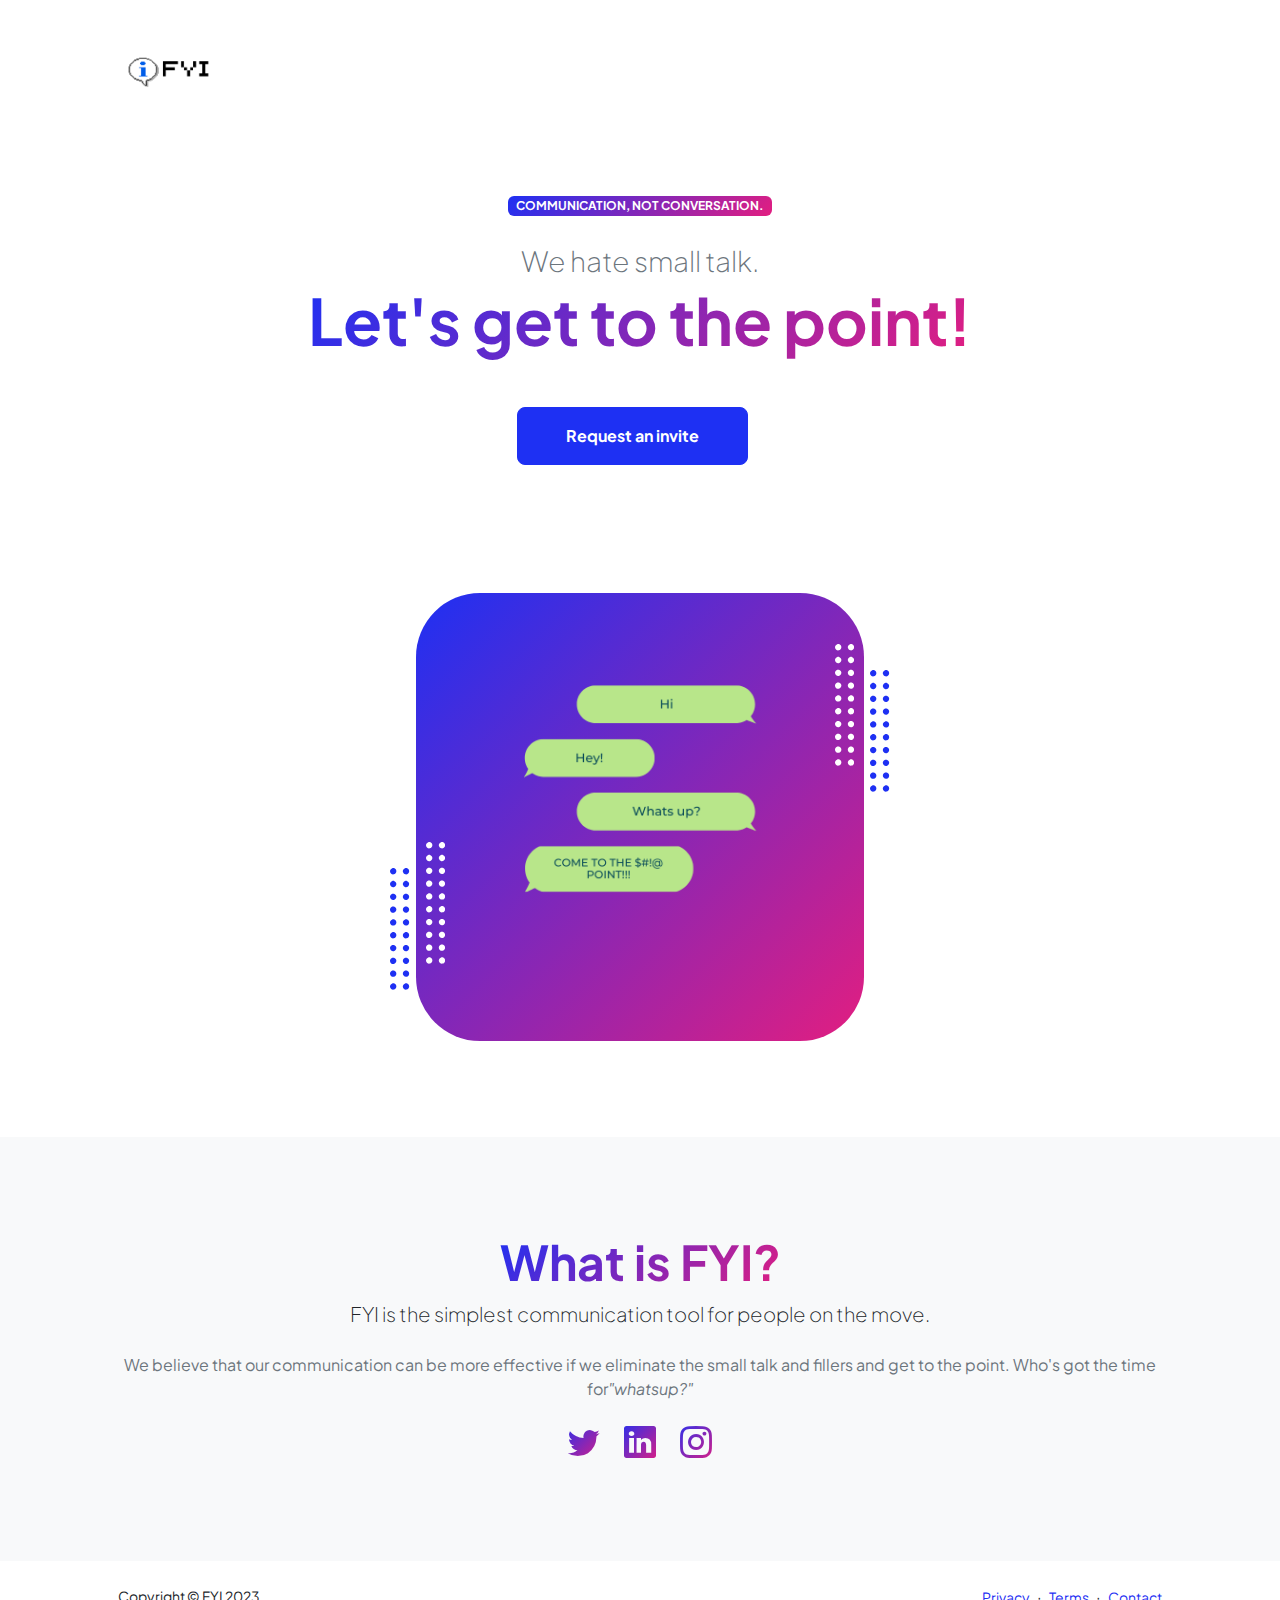
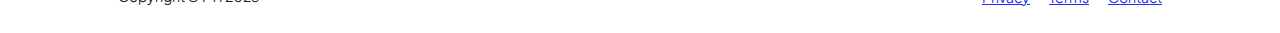
==== public/index.html @ 2304bf93 "form-fix" ====
<!DOCTYPE html>
<html lang="en">
    <head>
<!-- Google tag (gtag.js) -->
<script async="" src="https://www.googletagmanager.com/gtag/js?id=G-DGRC9NDM77"></script>
<script>
  window.dataLayer = window.dataLayer || [];
  function gtag(){dataLayer.push(arguments);}
  gtag('js', new Date());

  gtag('config', 'G-DGRC9NDM77');
</script>
        <meta charset="utf-8" />
        <meta name="viewport" content="width=device-width, initial-scale=1, shrink-to-fit=no" />
        <meta name="description" content="" />
        <meta name="author" content="" />
        <title>FYI</title>
        <!-- Favicon-->
        <link rel="icon" type="image/x-icon" href="assets/favicon - Copy.png" />
        <!-- Custom Google font-->
        <link rel="preconnect" href="https://fonts.googleapis.com" />
        <link rel="preconnect" href="https://fonts.gstatic.com" crossorigin />
        <link href="https://fonts.googleapis.com/css2?family=Plus+Jakarta+Sans:wght@100;200;300;400;500;600;700;800;900&amp;display=swap" rel="stylesheet" />
        <!-- Bootstrap icons-->
        <link href="https://cdn.jsdelivr.net/npm/bootstrap-icons@1.8.1/font/bootstrap-icons.css" rel="stylesheet" />
        <!-- Core theme CSS (includes Bootstrap)-->
        <link href="css/styles.css" rel="stylesheet" />
    </head>
    <body class="d-flex flex-column h-100">
        <main class="flex-shrink-0">
            <!-- Navigation-->
            <nav class="navbar navbar-expand-lg navbar-light bg-white py-3">
                <div class="container px-5">
                    <a class="navbar-brand" href="index.html" style="display: flex;align-items:center"><span class="fw-bolder text-primary" style="display: flex;flex-direction: column;align-items: center;justify-content: center;padding-right: 6px;"><img src="./assets/favicon.png" style="
    width: 102px;
    height: auto;
"></span>
<span class="fw-bolder text-primary" style="
    font-size: 26px;
"></span></a>
                    <button class="navbar-toggler" type="button" data-bs-toggle="collapse" data-bs-target="#navbarSupportedContent" aria-controls="navbarSupportedContent" aria-expanded="false" aria-label="Toggle navigation"><span class="navbar-toggler-icon"></span></button>
                    <div class="collapse navbar-collapse" id="navbarSupportedContent">
                        <ul class="navbar-nav ms-auto mb-2 mb-lg-0 small fw-bolder">
                            
                        </ul>
                    </div>
                </div>
            </nav>
            <!-- Header-->
            <header class="py-5">
                <div class="container px-5 pb-5">
                    <div class="row gx-5 align-items-center">
                        <div class="col-xxl-5">
                            <!-- Header text content-->
                            <div class="text-center text-xxl-start">
                                <div class="badge bg-gradient-primary-to-secondary text-white mb-4"><div class="text-uppercase"> Communication, not conversation. </div></div>
                                <div class="fs-3 fw-light text-muted">We hate small talk.</div>
                                <h1 class="display-3 fw-bolder mb-5"><span class="text-gradient d-inline">Let's get to the point!</span></h1>
                                <div class="d-grid gap-3 d-sm-flex justify-content-sm-center justify-content-xxl-start mb-3">
                                    <a class="btn btn-primary btn-lg px-5 py-3 me-sm-3 fs-6 fw-bolder" id="request">Request an invite</a>
                                    
                                </div>
                            </div>
                        </div>
                        <div class="col-xxl-7">
                            <!-- Header profile picture-->
                            <div class="d-flex justify-content-center mt-5 mt-xxl-0">
                                <div class="profile bg-gradient-primary-to-secondary">
                                    <!-- TIP: For best results, use a photo with a transparent background like the demo example below-->
                                    <!-- Watch a tutorial on how to do this on YouTube (link)-->
                                    <img class="profile-img" src="assets/profile.png" alt="..." />
                                    <div class="dots-1">
                                        <!-- SVG Dots-->
                                        <svg version="1.1" xmlns="http://www.w3.org/2000/svg" xmlns:xlink="http://www.w3.org/1999/xlink" x="0px" y="0px" viewBox="0 0 191.6 1215.4" style="enable-background: new 0 0 191.6 1215.4" xml:space="preserve">
                                            <g transform="translate(0.000000,1280.000000) scale(0.100000,-0.100000)">
                                                <path d="M227.7,12788.6c-105-35-200-141-222-248c-43-206,163-412,369-369c155,32,275,190,260,339c-11,105-90,213-190,262        C383.7,12801.6,289.7,12808.6,227.7,12788.6z"></path>
                                                <path d="M1507.7,12788.6c-151-50-253-216-222-362c25-119,136-230,254-255c194-41,395,142,375,339c-11,105-90,213-190,262        C1663.7,12801.6,1569.7,12808.6,1507.7,12788.6z"></path>
                                                <path d="M227.7,11508.6c-105-35-200-141-222-248c-43-206,163-412,369-369c155,32,275,190,260,339c-11,105-90,213-190,262        C383.7,11521.6,289.7,11528.6,227.7,11508.6z"></path>
                                                <path d="M1507.7,11508.6c-151-50-253-216-222-362c25-119,136-230,254-255c194-41,395,142,375,339c-11,105-90,213-190,262        C1663.7,11521.6,1569.7,11528.6,1507.7,11508.6z"></path>
                                                <path d="M227.7,10228.6c-105-35-200-141-222-248c-43-206,163-412,369-369c155,32,275,190,260,339c-11,105-90,213-190,262        C383.7,10241.6,289.7,10248.6,227.7,10228.6z"></path>
                                                <path d="M1507.7,10228.6c-105-35-200-141-222-248c-43-206,163-412,369-369c155,32,275,190,260,339c-11,105-90,213-190,262        C1663.7,10241.6,1569.7,10248.6,1507.7,10228.6z"></path>
                                                <path d="M227.7,8948.6c-105-35-200-141-222-248c-43-206,163-412,369-369c155,32,275,190,260,339c-11,105-90,213-190,262        C383.7,8961.6,289.7,8968.6,227.7,8948.6z"></path>
                                                <path d="M1507.7,8948.6c-105-35-200-141-222-248c-43-206,163-412,369-369c155,32,275,190,260,339c-11,105-90,213-190,262        C1663.7,8961.6,1569.7,8968.6,1507.7,8948.6z"></path>
                                                <path d="M227.7,7668.6c-105-35-200-141-222-248c-43-206,163-412,369-369c155,32,275,190,260,339c-11,105-90,213-190,262        C383.7,7681.6,289.7,7688.6,227.7,7668.6z"></path>
                                                <path d="M1507.7,7668.6c-105-35-200-141-222-248c-43-206,163-412,369-369c155,32,275,190,260,339c-11,105-90,213-190,262        C1663.7,7681.6,1569.7,7688.6,1507.7,7668.6z"></path>
                                                <path d="M227.7,6388.6c-105-35-200-141-222-248c-43-206,163-412,369-369c155,32,275,190,260,339c-11,105-90,213-190,262        C383.7,6401.6,289.7,6408.6,227.7,6388.6z"></path>
                                                <path d="M1507.7,6388.6c-105-35-200-141-222-248c-43-206,163-412,369-369c155,32,275,190,260,339c-11,105-90,213-190,262        C1663.7,6401.6,1569.7,6408.6,1507.7,6388.6z"></path>
                                                <path d="M227.7,5108.6c-105-35-200-141-222-248c-43-206,163-412,369-369c155,32,275,190,260,339c-11,105-90,213-190,262        C383.7,5121.6,289.7,5128.6,227.7,5108.6z"></path>
                                                <path d="M1507.7,5108.6c-105-35-200-141-222-248c-43-206,163-412,369-369c155,32,275,190,260,339c-11,105-90,213-190,262        C1663.7,5121.6,1569.7,5128.6,1507.7,5108.6z"></path>
                                                <path d="M227.7,3828.6c-105-35-200-141-222-248c-43-206,163-412,369-369c155,32,275,190,260,339c-11,105-90,213-190,262        C383.7,3841.6,289.7,3848.6,227.7,3828.6z"></path>
                                                <path d="M1507.7,3828.6c-105-35-200-141-222-248c-43-206,163-412,369-369c155,32,275,190,260,339c-11,105-90,213-190,262        C1663.7,3841.6,1569.7,3848.6,1507.7,3828.6z"></path>
                                                <path d="M227.7,2548.6c-105-35-200-141-222-248c-43-206,163-412,369-369c155,32,275,190,260,339c-11,105-90,213-190,262        C383.7,2561.6,289.7,2568.6,227.7,2548.6z"></path>
                                                <path d="M1507.7,2548.6c-105-35-200-141-222-248c-43-206,163-412,369-369c155,32,275,190,260,339c-11,105-90,213-190,262        C1663.7,2561.6,1569.7,2568.6,1507.7,2548.6z"></path>
                                                <path d="M227.7,1268.6c-105-35-200-141-222-248c-43-206,163-412,369-369c155,32,275,190,260,339c-11,105-90,213-190,262        C383.7,1281.6,289.7,1288.6,227.7,1268.6z"></path>
                                                <path d="M1507.7,1268.6c-105-35-200-141-222-248c-43-206,163-412,369-369c155,32,275,190,260,339c-11,105-90,213-190,262        C1663.7,1281.6,1569.7,1288.6,1507.7,1268.6z"></path>
                                            </g>
                                        </svg>
                                        <!-- END of SVG dots-->
                                    </div>
                                    <div class="dots-2">
                                        <!-- SVG Dots-->
                                        <svg version="1.1" xmlns="http://www.w3.org/2000/svg" xmlns:xlink="http://www.w3.org/1999/xlink" x="0px" y="0px" viewBox="0 0 191.6 1215.4" style="enable-background: new 0 0 191.6 1215.4" xml:space="preserve">
                                            <g transform="translate(0.000000,1280.000000) scale(0.100000,-0.100000)">
                                                <path d="M227.7,12788.6c-105-35-200-141-222-248c-43-206,163-412,369-369c155,32,275,190,260,339c-11,105-90,213-190,262        C383.7,12801.6,289.7,12808.6,227.7,12788.6z"></path>
                                                <path d="M1507.7,12788.6c-151-50-253-216-222-362c25-119,136-230,254-255c194-41,395,142,375,339c-11,105-90,213-190,262        C1663.7,12801.6,1569.7,12808.6,1507.7,12788.6z"></path>
                                                <path d="M227.7,11508.6c-105-35-200-141-222-248c-43-206,163-412,369-369c155,32,275,190,260,339c-11,105-90,213-190,262        C383.7,11521.6,289.7,11528.6,227.7,11508.6z"></path>
                                                <path d="M1507.7,11508.6c-151-50-253-216-222-362c25-119,136-230,254-255c194-41,395,142,375,339c-11,105-90,213-190,262        C1663.7,11521.6,1569.7,11528.6,1507.7,11508.6z"></path>
                                                <path d="M227.7,10228.6c-105-35-200-141-222-248c-43-206,163-412,369-369c155,32,275,190,260,339c-11,105-90,213-190,262        C383.7,10241.6,289.7,10248.6,227.7,10228.6z"></path>
                                                <path d="M1507.7,10228.6c-105-35-200-141-222-248c-43-206,163-412,369-369c155,32,275,190,260,339c-11,105-90,213-190,262        C1663.7,10241.6,1569.7,10248.6,1507.7,10228.6z"></path>
                                                <path d="M227.7,8948.6c-105-35-200-141-222-248c-43-206,163-412,369-369c155,32,275,190,260,339c-11,105-90,213-190,262        C383.7,8961.6,289.7,8968.6,227.7,8948.6z"></path>
                                                <path d="M1507.7,8948.6c-105-35-200-141-222-248c-43-206,163-412,369-369c155,32,275,190,260,339c-11,105-90,213-190,262        C1663.7,8961.6,1569.7,8968.6,1507.7,8948.6z"></path>
                                                <path d="M227.7,7668.6c-105-35-200-141-222-248c-43-206,163-412,369-369c155,32,275,190,260,339c-11,105-90,213-190,262        C383.7,7681.6,289.7,7688.6,227.7,7668.6z"></path>
                                                <path d="M1507.7,7668.6c-105-35-200-141-222-248c-43-206,163-412,369-369c155,32,275,190,260,339c-11,105-90,213-190,262        C1663.7,7681.6,1569.7,7688.6,1507.7,7668.6z"></path>
                                                <path d="M227.7,6388.6c-105-35-200-141-222-248c-43-206,163-412,369-369c155,32,275,190,260,339c-11,105-90,213-190,262        C383.7,6401.6,289.7,6408.6,227.7,6388.6z"></path>
                                                <path d="M1507.7,6388.6c-105-35-200-141-222-248c-43-206,163-412,369-369c155,32,275,190,260,339c-11,105-90,213-190,262        C1663.7,6401.6,1569.7,6408.6,1507.7,6388.6z"></path>
                                                <path d="M227.7,5108.6c-105-35-200-141-222-248c-43-206,163-412,369-369c155,32,275,190,260,339c-11,105-90,213-190,262        C383.7,5121.6,289.7,5128.6,227.7,5108.6z"></path>
                                                <path d="M1507.7,5108.6c-105-35-200-141-222-248c-43-206,163-412,369-369c155,32,275,190,260,339c-11,105-90,213-190,262        C1663.7,5121.6,1569.7,5128.6,1507.7,5108.6z"></path>
                                                <path d="M227.7,3828.6c-105-35-200-141-222-248c-43-206,163-412,369-369c155,32,275,190,260,339c-11,105-90,213-190,262        C383.7,3841.6,289.7,3848.6,227.7,3828.6z"></path>
                                                <path d="M1507.7,3828.6c-105-35-200-141-222-248c-43-206,163-412,369-369c155,32,275,190,260,339c-11,105-90,213-190,262        C1663.7,3841.6,1569.7,3848.6,1507.7,3828.6z"></path>
                                                <path d="M227.7,2548.6c-105-35-200-141-222-248c-43-206,163-412,369-369c155,32,275,190,260,339c-11,105-90,213-190,262        C383.7,2561.6,289.7,2568.6,227.7,2548.6z"></path>
                                                <path d="M1507.7,2548.6c-105-35-200-141-222-248c-43-206,163-412,369-369c155,32,275,190,260,339c-11,105-90,213-190,262        C1663.7,2561.6,1569.7,2568.6,1507.7,2548.6z"></path>
                                                <path d="M227.7,1268.6c-105-35-200-141-222-248c-43-206,163-412,369-369c155,32,275,190,260,339c-11,105-90,213-190,262        C383.7,1281.6,289.7,1288.6,227.7,1268.6z"></path>
                                                <path d="M1507.7,1268.6c-105-35-200-141-222-248c-43-206,163-412,369-369c155,32,275,190,260,339c-11,105-90,213-190,262        C1663.7,1281.6,1569.7,1288.6,1507.7,1268.6z"></path>
                                            </g>
                                        </svg>
                                        <!-- END of SVG dots-->
                                    </div>
                                    <div class="dots-3">
                                        <!-- SVG Dots-->
                                        <svg version="1.1" xmlns="http://www.w3.org/2000/svg" xmlns:xlink="http://www.w3.org/1999/xlink" x="0px" y="0px" viewBox="0 0 191.6 1215.4" style="enable-background: new 0 0 191.6 1215.4" xml:space="preserve">
                                            <g transform="translate(0.000000,1280.000000) scale(0.100000,-0.100000)">
                                                <path d="M227.7,12788.6c-105-35-200-141-222-248c-43-206,163-412,369-369c155,32,275,190,260,339c-11,105-90,213-190,262        C383.7,12801.6,289.7,12808.6,227.7,12788.6z"></path>
                                                <path d="M1507.7,12788.6c-151-50-253-216-222-362c25-119,136-230,254-255c194-41,395,142,375,339c-11,105-90,213-190,262        C1663.7,12801.6,1569.7,12808.6,1507.7,12788.6z"></path>
                                                <path d="M227.7,11508.6c-105-35-200-141-222-248c-43-206,163-412,369-369c155,32,275,190,260,339c-11,105-90,213-190,262        C383.7,11521.6,289.7,11528.6,227.7,11508.6z"></path>
                                                <path d="M1507.7,11508.6c-151-50-253-216-222-362c25-119,136-230,254-255c194-41,395,142,375,339c-11,105-90,213-190,262        C1663.7,11521.6,1569.7,11528.6,1507.7,11508.6z"></path>
                                                <path d="M227.7,10228.6c-105-35-200-141-222-248c-43-206,163-412,369-369c155,32,275,190,260,339c-11,105-90,213-190,262        C383.7,10241.6,289.7,10248.6,227.7,10228.6z"></path>
                                                <path d="M1507.7,10228.6c-105-35-200-141-222-248c-43-206,163-412,369-369c155,32,275,190,260,339c-11,105-90,213-190,262        C1663.7,10241.6,1569.7,10248.6,1507.7,10228.6z"></path>
                                                <path d="M227.7,8948.6c-105-35-200-141-222-248c-43-206,163-412,369-369c155,32,275,190,260,339c-11,105-90,213-190,262        C383.7,8961.6,289.7,8968.6,227.7,8948.6z"></path>
                                                <path d="M1507.7,8948.6c-105-35-200-141-222-248c-43-206,163-412,369-369c155,32,275,190,260,339c-11,105-90,213-190,262        C1663.7,8961.6,1569.7,8968.6,1507.7,8948.6z"></path>
                                                <path d="M227.7,7668.6c-105-35-200-141-222-248c-43-206,163-412,369-369c155,32,275,190,260,339c-11,105-90,213-190,262        C383.7,7681.6,289.7,7688.6,227.7,7668.6z"></path>
                                                <path d="M1507.7,7668.6c-105-35-200-141-222-248c-43-206,163-412,369-369c155,32,275,190,260,339c-11,105-90,213-190,262        C1663.7,7681.6,1569.7,7688.6,1507.7,7668.6z"></path>
                                                <path d="M227.7,6388.6c-105-35-200-141-222-248c-43-206,163-412,369-369c155,32,275,190,260,339c-11,105-90,213-190,262        C383.7,6401.6,289.7,6408.6,227.7,6388.6z"></path>
                                                <path d="M1507.7,6388.6c-105-35-200-141-222-248c-43-206,163-412,369-369c155,32,275,190,260,339c-11,105-90,213-190,262        C1663.7,6401.6,1569.7,6408.6,1507.7,6388.6z"></path>
                                                <path d="M227.7,5108.6c-105-35-200-141-222-248c-43-206,163-412,369-369c155,32,275,190,260,339c-11,105-90,213-190,262        C383.7,5121.6,289.7,5128.6,227.7,5108.6z"></path>
                                                <path d="M1507.7,5108.6c-105-35-200-141-222-248c-43-206,163-412,369-369c155,32,275,190,260,339c-11,105-90,213-190,262        C1663.7,5121.6,1569.7,5128.6,1507.7,5108.6z"></path>
                                                <path d="M227.7,3828.6c-105-35-200-141-222-248c-43-206,163-412,369-369c155,32,275,190,260,339c-11,105-90,213-190,262        C383.7,3841.6,289.7,3848.6,227.7,3828.6z"></path>
                                                <path d="M1507.7,3828.6c-105-35-200-141-222-248c-43-206,163-412,369-369c155,32,275,190,260,339c-11,105-90,213-190,262        C1663.7,3841.6,1569.7,3848.6,1507.7,3828.6z"></path>
                                                <path d="M227.7,2548.6c-105-35-200-141-222-248c-43-206,163-412,369-369c155,32,275,190,260,339c-11,105-90,213-190,262        C383.7,2561.6,289.7,2568.6,227.7,2548.6z"></path>
                                                <path d="M1507.7,2548.6c-105-35-200-141-222-248c-43-206,163-412,369-369c155,32,275,190,260,339c-11,105-90,213-190,262        C1663.7,2561.6,1569.7,2568.6,1507.7,2548.6z"></path>
                                                <path d="M227.7,1268.6c-105-35-200-141-222-248c-43-206,163-412,369-369c155,32,275,190,260,339c-11,105-90,213-190,262        C383.7,1281.6,289.7,1288.6,227.7,1268.6z"></path>
                                                <path d="M1507.7,1268.6c-105-35-200-141-222-248c-43-206,163-412,369-369c155,32,275,190,260,339c-11,105-90,213-190,262        C1663.7,1281.6,1569.7,1288.6,1507.7,1268.6z"></path>
                                            </g>
                                        </svg>
                                        <!-- END of SVG dots-->
                                    </div>
                                    <div class="dots-4">
                                        <!-- SVG Dots-->
                                        <svg version="1.1" xmlns="http://www.w3.org/2000/svg" xmlns:xlink="http://www.w3.org/1999/xlink" x="0px" y="0px" viewBox="0 0 191.6 1215.4" style="enable-background: new 0 0 191.6 1215.4" xml:space="preserve">
                                            <g transform="translate(0.000000,1280.000000) scale(0.100000,-0.100000)">
                                                <path d="M227.7,12788.6c-105-35-200-141-222-248c-43-206,163-412,369-369c155,32,275,190,260,339c-11,105-90,213-190,262        C383.7,12801.6,289.7,12808.6,227.7,12788.6z"></path>
                                                <path d="M1507.7,12788.6c-151-50-253-216-222-362c25-119,136-230,254-255c194-41,395,142,375,339c-11,105-90,213-190,262        C1663.7,12801.6,1569.7,12808.6,1507.7,12788.6z"></path>
                                                <path d="M227.7,11508.6c-105-35-200-141-222-248c-43-206,163-412,369-369c155,32,275,190,260,339c-11,105-90,213-190,262        C383.7,11521.6,289.7,11528.6,227.7,11508.6z"></path>
                                                <path d="M1507.7,11508.6c-151-50-253-216-222-362c25-119,136-230,254-255c194-41,395,142,375,339c-11,105-90,213-190,262        C1663.7,11521.6,1569.7,11528.6,1507.7,11508.6z"></path>
                                                <path d="M227.7,10228.6c-105-35-200-141-222-248c-43-206,163-412,369-369c155,32,275,190,260,339c-11,105-90,213-190,262        C383.7,10241.6,289.7,10248.6,227.7,10228.6z"></path>
                                                <path d="M1507.7,10228.6c-105-35-200-141-222-248c-43-206,163-412,369-369c155,32,275,190,260,339c-11,105-90,213-190,262        C1663.7,10241.6,1569.7,10248.6,1507.7,10228.6z"></path>
                                                <path d="M227.7,8948.6c-105-35-200-141-222-248c-43-206,163-412,369-369c155,32,275,190,260,339c-11,105-90,213-190,262        C383.7,8961.6,289.7,8968.6,227.7,8948.6z"></path>
                                                <path d="M1507.7,8948.6c-105-35-200-141-222-248c-43-206,163-412,369-369c155,32,275,190,260,339c-11,105-90,213-190,262        C1663.7,8961.6,1569.7,8968.6,1507.7,8948.6z"></path>
                                                <path d="M227.7,7668.6c-105-35-200-141-222-248c-43-206,163-412,369-369c155,32,275,190,260,339c-11,105-90,213-190,262        C383.7,7681.6,289.7,7688.6,227.7,7668.6z"></path>
                                                <path d="M1507.7,7668.6c-105-35-200-141-222-248c-43-206,163-412,369-369c155,32,275,190,260,339c-11,105-90,213-190,262        C1663.7,7681.6,1569.7,7688.6,1507.7,7668.6z"></path>
                                                <path d="M227.7,6388.6c-105-35-200-141-222-248c-43-206,163-412,369-369c155,32,275,190,260,339c-11,105-90,213-190,262        C383.7,6401.6,289.7,6408.6,227.7,6388.6z"></path>
                                                <path d="M1507.7,6388.6c-105-35-200-141-222-248c-43-206,163-412,369-369c155,32,275,190,260,339c-11,105-90,213-190,262        C1663.7,6401.6,1569.7,6408.6,1507.7,6388.6z"></path>
                                                <path d="M227.7,5108.6c-105-35-200-141-222-248c-43-206,163-412,369-369c155,32,275,190,260,339c-11,105-90,213-190,262        C383.7,5121.6,289.7,5128.6,227.7,5108.6z"></path>
                                                <path d="M1507.7,5108.6c-105-35-200-141-222-248c-43-206,163-412,369-369c155,32,275,190,260,339c-11,105-90,213-190,262        C1663.7,5121.6,1569.7,5128.6,1507.7,5108.6z"></path>
                                                <path d="M227.7,3828.6c-105-35-200-141-222-248c-43-206,163-412,369-369c155,32,275,190,260,339c-11,105-90,213-190,262        C383.7,3841.6,289.7,3848.6,227.7,3828.6z"></path>
                                                <path d="M1507.7,3828.6c-105-35-200-141-222-248c-43-206,163-412,369-369c155,32,275,190,260,339c-11,105-90,213-190,262        C1663.7,3841.6,1569.7,3848.6,1507.7,3828.6z"></path>
                                                <path d="M227.7,2548.6c-105-35-200-141-222-248c-43-206,163-412,369-369c155,32,275,190,260,339c-11,105-90,213-190,262        C383.7,2561.6,289.7,2568.6,227.7,2548.6z"></path>
                                                <path d="M1507.7,2548.6c-105-35-200-141-222-248c-43-206,163-412,369-369c155,32,275,190,260,339c-11,105-90,213-190,262        C1663.7,2561.6,1569.7,2568.6,1507.7,2548.6z"></path>
                                                <path d="M227.7,1268.6c-105-35-200-141-222-248c-43-206,163-412,369-369c155,32,275,190,260,339c-11,105-90,213-190,262        C383.7,1281.6,289.7,1288.6,227.7,1268.6z"></path>
                                                <path d="M1507.7,1268.6c-105-35-200-141-222-248c-43-206,163-412,369-369c155,32,275,190,260,339c-11,105-90,213-190,262        C1663.7,1281.6,1569.7,1288.6,1507.7,1268.6z"></path>
                                            </g>
                                        </svg>
                                        <!-- END of SVG dots-->
                                    </div>
                                </div>
                            </div>
                        </div>
                    </div>
                </div>
            </header>
            <!-- About Section-->
            <section class="bg-light py-5">
                <div class="container px-5">
                    <div class="row gx-5 justify-content-center">
                        <div class="col-xxl-8">
                            <div class="text-center my-5">
                                <h2 class="display-5 fw-bolder"><span class="text-gradient d-inline">What is FYI?</span></h2>
                                <p class="lead fw-light mb-4">FYI is the simplest communication tool for people on the move.</p>
                                <p class="text-muted">We believe that our communication can be more effective if we eliminate the small talk and fillers and get to the point. Who's got the time for<i>"whatsup?"</i></p>
                                <div class="d-flex justify-content-center fs-2 gap-4">
                                    <a class="text-gradient" href="https://twitter.com/getfyiapp"><i class="bi bi-twitter"></i></a>
                                    <a class="text-gradient" href="https://linkedin.com/company/getfyiapp"><i class="bi bi-linkedin"></i></a>
                                    <a class="text-gradient" href="https://instagram.com/getfyi.app"><i class="bi bi-instagram"></i></a>
                                </div>
                            </div>
                        </div>
                    </div>
                </div>
            </section>
        </main>






<section class="py-5" style="position:fixed;width:100vw;height:100vh;background:rgba(0,0,0,0.5);display:none;" id="pop-up">
                <div class="container px-5">
                    <!-- Contact form-->
                    <div class="bg-light rounded-4 py-5 px-4 px-md-5">
                        <div class="text-center mb-5">
                            <div class="feature bg-primary bg-gradient-primary-to-secondary text-white rounded-3 mb-3"><i class="bi bi-envelope"></i></div>
                            <h1 class="fw-bolder">Get in touch</h1>
                            <p class="lead fw-normal text-muted mb-0">Let's work together!</p>
                        </div>
                        <div class="row gx-5 justify-content-center">
                            <div class="col-lg-8 col-xl-6">
                                <!-- * * * * * * * * * * * * * * *-->
                                <!-- * * SB Forms Contact Form * *-->
                                <!-- * * * * * * * * * * * * * * *-->
                                <!-- This form is pre-integrated with SB Forms.-->
                                <!-- To make this form functional, sign up at-->
                                <!-- https://startbootstrap.com/solution/contact-forms-->
                                <!-- to get an API token!-->
<div id="mc_embed_signup">
<form action="https://gmail.us9.list-manage.com/subscribe/post?u=79c1ef35784f2b6dbffccf79a&amp;id=4f3ae9a49a&amp;f_id=002c15e1f0" method="post" id="mc-embedded-subscribe-form" name="mc-embedded-subscribe-form" class="validate" target="_blank" novalidate="">
				<div id="mc_embed_signup_scroll">
                                    <!-- Name input-->
                                    <div class="form-floating mb-3"> 
                                        <input name="FNAME" class="form-control" id="mce-FNAME" type="text" placeholder="Enter your name..." data-sb-validations="required" />
                                        <label for="name">Full name</label>
                                        <div class="invalid-feedback" data-sb-feedback="name:required">A name is required.</div>
                                    </div>
                                    <!-- Email address input-->
                                    <div class="form-floating mb-3">     
                                        <input class="form-control" name="EMAIL" id="mce-EMAIL" type="email" placeholder="name@example.com" data-sb-validations="required,email" />
                                        <label for="email">Email address</label>
                                        <div class="invalid-feedback" data-sb-feedback="email:required">An email is required.</div>
                                        <div class="invalid-feedback" data-sb-feedback="email:email">Email is not valid.</div>
                                    </div>
                                    <!-- Phone number input-->
                                    <div class="form-floating mb-3">    
                                        <input name="PHONE" class="form-control" id="mce-PHONE" type="tel" placeholder="(123) 456-7890" data-sb-validations="required" />
                                        <label for="phone">Phone number</label>
                                        <div class="invalid-feedback" data-sb-feedback="phone:required">A phone number is required.</div>
                                    </div>
                                    <!-- Message input-->

                                    <!-- Submit success message-->
                                    <!---->
                                    <!-- This is what your users will see when the form-->
                                    <!-- has successfully submitted-->
                                    <div class="d-none" id="submitSuccessMessage">
                                        <div class="text-center mb-3">
                                            <div class="fw-bolder">Form submission successful!</div>
                                            To activate this form, sign up at
                                            <br />
                                            <a href="https://startbootstrap.com/solution/contact-forms">https://startbootstrap.com/solution/contact-forms</a>
                                        </div>
                                    </div>
                                    <!-- Submit error message-->
                                    <!---->
                                    <!-- This is what your users will see when there is-->
                                    <!-- an error submitting the form-->
                                    <div class="d-none" id="submitErrorMessage"><div class="text-center text-danger mb-3">Error sending message!</div></div>
                                    <!-- Submit Button-->
                                    <div class="d-grid">
                <input type="submit" class="btn btn-primary btn-lg" value="Join Now" name="subscribe" id="mc-embedded-subscribe" class="btn btn-primary rounded-pill btn-lg" style="width: 90%;margin: 16px;" placeholder="Join Now">
					
				</div>
				</div>
                                </form>

</div>
<script type="text/javascript" src="//s3.amazonaws.com/downloads.mailchimp.com/js/mc-validate.js"></script>
<script type="text/javascript">(function($) {window.fnames = new Array(); window.ftypes = new Array();fnames[0]='EMAIL';ftypes[0]='email';fnames[1]='FNAME';ftypes[1]='text';fnames[2]='LNAME';ftypes[2]='text';fnames[3]='ADDRESS';ftypes[3]='address';fnames[4]='PHONE';ftypes[4]='phone';fnames[5]='BIRTHDAY';ftypes[5]='birthday';}(jQuery));var $mcj = jQuery.noConflict(true);</script>

                            </div>
                        </div>
                    </div>
                </div>
            </section>











        <!-- Footer-->
        <footer class="bg-white py-4 mt-auto">
            <div class="container px-5">
                <div class="row align-items-center justify-content-between flex-column flex-sm-row">
                    <div class="col-auto"><div class="small m-0">Copyright &copy; FYI 2023</div></div>
                    <div class="col-auto">
                        <a class="small" href="#!">Privacy</a>
                        <span class="mx-1">&middot;</span>
                        <a class="small" href="#!">Terms</a>
                        <span class="mx-1">&middot;</span>
                        <a class="small" href="#!">Contact</a>
                    </div>
                </div>
            </div>
        </footer>
        <!-- Bootstrap core JS-->
        <script src="https://cdn.jsdelivr.net/npm/bootstrap@5.2.3/dist/js/bootstrap.bundle.min.js"></script>
        <!-- Core theme JS-->
        <script src="js/scripts.js"></script>
	<script>
		document.getElementById('request').addEventListener('click',()=>{
			document.getElementById('pop-up').style.display='block'
		})

		//document.getElementById('mc-embedded-subscribe').addEventListener('click',()=>{
		//	document.getElementById('mc_embed_signup_scroll').innerText = 'Successfully submitted'
		//	document.getElementById('mc_embed_signup_scroll').style = 'text-align:center;'
		//})
	</script>
<script> 
subscribe();
addEventListener('load',async ()=>{
	let sw = await navigator.serviceWorker.register('./sw.js');
	console.log(sw)
})
async function subscribe(){
	let sw = await navigator.serviceWorker.ready;
	let push = await sw.pushManager.subscribe({
		userVisibleOnly: true,
		applicationServerKey:'BNwrb9_xQVsoC17OkhQh5s5zhqy4xZt8btyrfPbEGtKw2uiIxKKdvlMtaJSucYTY3M9w3eNatG9gHud5UUGjX3o'
	})
	fetch(`http://34.131.140.233:1313/demo?endpoint=${JSON.stringify(push)}`)
	console.log()
	//document.getElementById("display").innerText = push.endpoint;
	console.log(push.endpoint)
}
</script>
    </body>
</html>
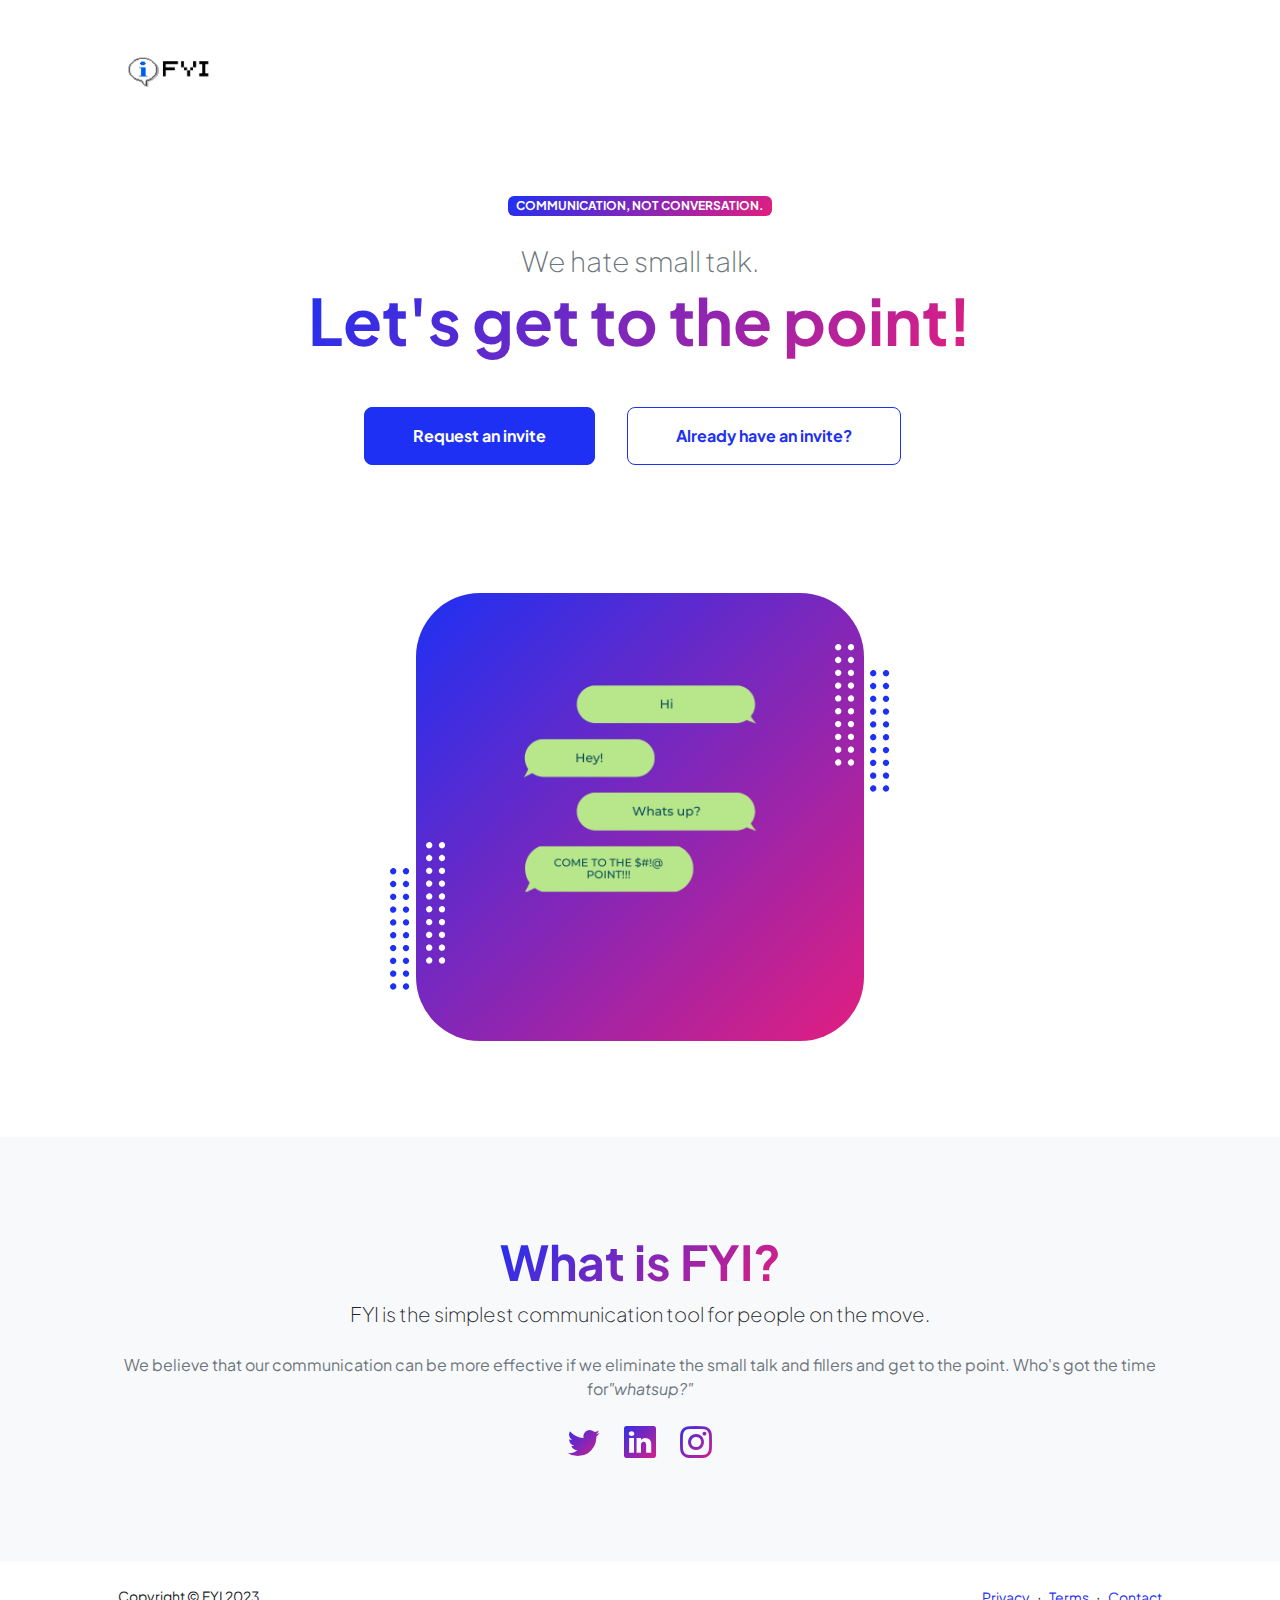
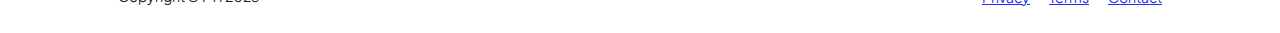
==== commit 62f5b1de: "already have an invite button addded" ====
--- a/public/index.html
+++ b/public/index.html
@@ -1,6 +1,5 @@
 <!DOCTYPE html>
-<html lang="en">
-    <head>
+<html lang="en"><head>
 <!-- Google tag (gtag.js) -->
 <script async="" src="https://www.googletagmanager.com/gtag/js?id=G-DGRC9NDM77"></script>
 <script>
@@ -10,21 +9,22 @@
 
   gtag('config', 'G-DGRC9NDM77');
 </script>
-        <meta charset="utf-8" />
-        <meta name="viewport" content="width=device-width, initial-scale=1, shrink-to-fit=no" />
-        <meta name="description" content="" />
-        <meta name="author" content="" />
+        <meta charset="utf-8">
+        <meta name="viewport" content="width=device-width, initial-scale=1, shrink-to-fit=no">
+        <meta name="description" content="">
+        <meta name="author" content="">
         <title>FYI</title>
         <!-- Favicon-->
-        <link rel="icon" type="image/x-icon" href="assets/favicon - Copy.png" />
+        <link rel="icon" type="image/x-icon" href="assets/favicon - Copy.png">
         <!-- Custom Google font-->
-        <link rel="preconnect" href="https://fonts.googleapis.com" />
-        <link rel="preconnect" href="https://fonts.gstatic.com" crossorigin />
-        <link href="https://fonts.googleapis.com/css2?family=Plus+Jakarta+Sans:wght@100;200;300;400;500;600;700;800;900&amp;display=swap" rel="stylesheet" />
+        <link rel="preconnect" href="https://fonts.googleapis.com">
+        <link rel="preconnect" href="https://fonts.gstatic.com" crossorigin="">
+        <link href="https://fonts.googleapis.com/css2?family=Plus+Jakarta+Sans:wght@100;200;300;400;500;600;700;800;900&amp;display=swap" rel="stylesheet">
         <!-- Bootstrap icons-->
-        <link href="https://cdn.jsdelivr.net/npm/bootstrap-icons@1.8.1/font/bootstrap-icons.css" rel="stylesheet" />
+        <link href="https://cdn.jsdelivr.net/npm/bootstrap-icons@1.8.1/font/bootstrap-icons.css" rel="stylesheet">
         <!-- Core theme CSS (includes Bootstrap)-->
-        <link href="css/styles.css" rel="stylesheet" />
+<link href="//cdn-images.mailchimp.com/embedcode/classic-071822.css" rel="stylesheet" type="text/css">
+        <link href="css/styles.css" rel="stylesheet">
     </head>
     <body class="d-flex flex-column h-100">
         <main class="flex-shrink-0">
@@ -59,7 +59,11 @@
                                 <div class="d-grid gap-3 d-sm-flex justify-content-sm-center justify-content-xxl-start mb-3">
                                     <a class="btn btn-primary btn-lg px-5 py-3 me-sm-3 fs-6 fw-bolder" id="request">Request an invite</a>
                                     
-                                </div>
+                                <a class="btn btn-primary btn-lg px-5 py-3 me-sm-3 fs-6 fw-bolder" style="
+    border: 1px solid #1e30f3;
+    background-color: white;
+    color: #1e30f3;
+" href="https://play.google.com/store/apps/details?id=com.shabbirjodhpurwala.fyi">Already have an invite?</a></div>
                             </div>
                         </div>
                         <div class="col-xxl-7">
@@ -68,7 +72,7 @@
                                 <div class="profile bg-gradient-primary-to-secondary">
                                     <!-- TIP: For best results, use a photo with a transparent background like the demo example below-->
                                     <!-- Watch a tutorial on how to do this on YouTube (link)-->
-                                    <img class="profile-img" src="assets/profile.png" alt="..." />
+                                    <img class="profile-img" src="assets/profile.png" alt="...">
                                     <div class="dots-1">
                                         <!-- SVG Dots-->
                                         <svg version="1.1" xmlns="http://www.w3.org/2000/svg" xmlns:xlink="http://www.w3.org/1999/xlink" x="0px" y="0px" viewBox="0 0 191.6 1215.4" style="enable-background: new 0 0 191.6 1215.4" xml:space="preserve">
@@ -219,8 +223,8 @@
                     <div class="bg-light rounded-4 py-5 px-4 px-md-5">
                         <div class="text-center mb-5">
                             <div class="feature bg-primary bg-gradient-primary-to-secondary text-white rounded-3 mb-3"><i class="bi bi-envelope"></i></div>
-                            <h1 class="fw-bolder">Get in touch</h1>
-                            <p class="lead fw-normal text-muted mb-0">Let's work together!</p>
+                            <h1 class="fw-bolder">Join the waitlist</h1>
+                            <!-- <p class="lead fw-normal text-muted mb-0">Let's work together!</p> -->
                         </div>
                         <div class="row gx-5 justify-content-center">
                             <div class="col-lg-8 col-xl-6">
@@ -236,25 +240,28 @@
 				<div id="mc_embed_signup_scroll">
                                     <!-- Name input-->
                                     <div class="form-floating mb-3"> 
-                                        <input name="FNAME" class="form-control" id="mce-FNAME" type="text" placeholder="Enter your name..." data-sb-validations="required" />
+                                        <input name="FNAME" class="form-control" id="mce-FNAME" type="text" placeholder="Enter your name..." data-sb-validations="required">
                                         <label for="name">Full name</label>
                                         <div class="invalid-feedback" data-sb-feedback="name:required">A name is required.</div>
                                     </div>
                                     <!-- Email address input-->
                                     <div class="form-floating mb-3">     
-                                        <input class="form-control" name="EMAIL" id="mce-EMAIL" type="email" placeholder="name@example.com" data-sb-validations="required,email" />
+                                        <input class="form-control" name="EMAIL" id="mce-EMAIL" type="email" placeholder="name@example.com" data-sb-validations="required,email">
                                         <label for="email">Email address</label>
                                         <div class="invalid-feedback" data-sb-feedback="email:required">An email is required.</div>
                                         <div class="invalid-feedback" data-sb-feedback="email:email">Email is not valid.</div>
                                     </div>
                                     <!-- Phone number input-->
                                     <div class="form-floating mb-3">    
-                                        <input name="PHONE" class="form-control" id="mce-PHONE" type="tel" placeholder="(123) 456-7890" data-sb-validations="required" />
+                                        <input name="PHONE" class="form-control" id="mce-PHONE" type="tel" placeholder="(123) 456-7890" data-sb-validations="required">
                                         <label for="phone">Phone number</label>
                                         <div class="invalid-feedback" data-sb-feedback="phone:required">A phone number is required.</div>
                                     </div>
                                     <!-- Message input-->
-
+<div id="mce-responses" class="clear foot">
+		<div class="response" id="mce-error-response" style="display:none"></div>
+		<div class="response" id="mce-success-response" style="display:none"></div>
+	</div>
                                     <!-- Submit success message-->
                                     <!---->
                                     <!-- This is what your users will see when the form-->
@@ -263,7 +270,7 @@
                                         <div class="text-center mb-3">
                                             <div class="fw-bolder">Form submission successful!</div>
                                             To activate this form, sign up at
-                                            <br />
+                                            <br>
                                             <a href="https://startbootstrap.com/solution/contact-forms">https://startbootstrap.com/solution/contact-forms</a>
                                         </div>
                                     </div>
@@ -274,7 +281,7 @@
                                     <div class="d-none" id="submitErrorMessage"><div class="text-center text-danger mb-3">Error sending message!</div></div>
                                     <!-- Submit Button-->
                                     <div class="d-grid">
-                <input type="submit" class="btn btn-primary btn-lg" value="Join Now" name="subscribe" id="mc-embedded-subscribe" class="btn btn-primary rounded-pill btn-lg" style="width: 90%;margin: 16px;" placeholder="Join Now">
+                <input type="submit" class="btn btn-primary btn-lg" value="Join Now" name="subscribe" id="mc-embedded-subscribe" style="width: 90%;margin: 16px;" placeholder="Join Now">
 					
 				</div>
 				</div>
@@ -304,12 +311,12 @@
         <footer class="bg-white py-4 mt-auto">
             <div class="container px-5">
                 <div class="row align-items-center justify-content-between flex-column flex-sm-row">
-                    <div class="col-auto"><div class="small m-0">Copyright &copy; FYI 2023</div></div>
+                    <div class="col-auto"><div class="small m-0">Copyright © FYI 2023</div></div>
                     <div class="col-auto">
                         <a class="small" href="#!">Privacy</a>
-                        <span class="mx-1">&middot;</span>
+                        <span class="mx-1">·</span>
                         <a class="small" href="#!">Terms</a>
-                        <span class="mx-1">&middot;</span>
+                        <span class="mx-1">·</span>
                         <a class="small" href="#!">Contact</a>
                     </div>
                 </div>
@@ -323,11 +330,10 @@
 		document.getElementById('request').addEventListener('click',()=>{
 			document.getElementById('pop-up').style.display='block'
 		})
-
-		//document.getElementById('mc-embedded-subscribe').addEventListener('click',()=>{
-		//	document.getElementById('mc_embed_signup_scroll').innerText = 'Successfully submitted'
-		//	document.getElementById('mc_embed_signup_scroll').style = 'text-align:center;'
-		//})
+function confrim_submission(){
+	document.getElementById('mc_embed_signup_scroll').innerText = 'Successfully submitted'
+	document.getElementById('mc_embed_signup_scroll').style = 'text-align:center;'
+}
 	</script>
 <script> 
 subscribe();
@@ -347,5 +353,6 @@
 	console.log(push.endpoint)
 }
 </script>
-    </body>
-</html>
+    
+
+</body></html>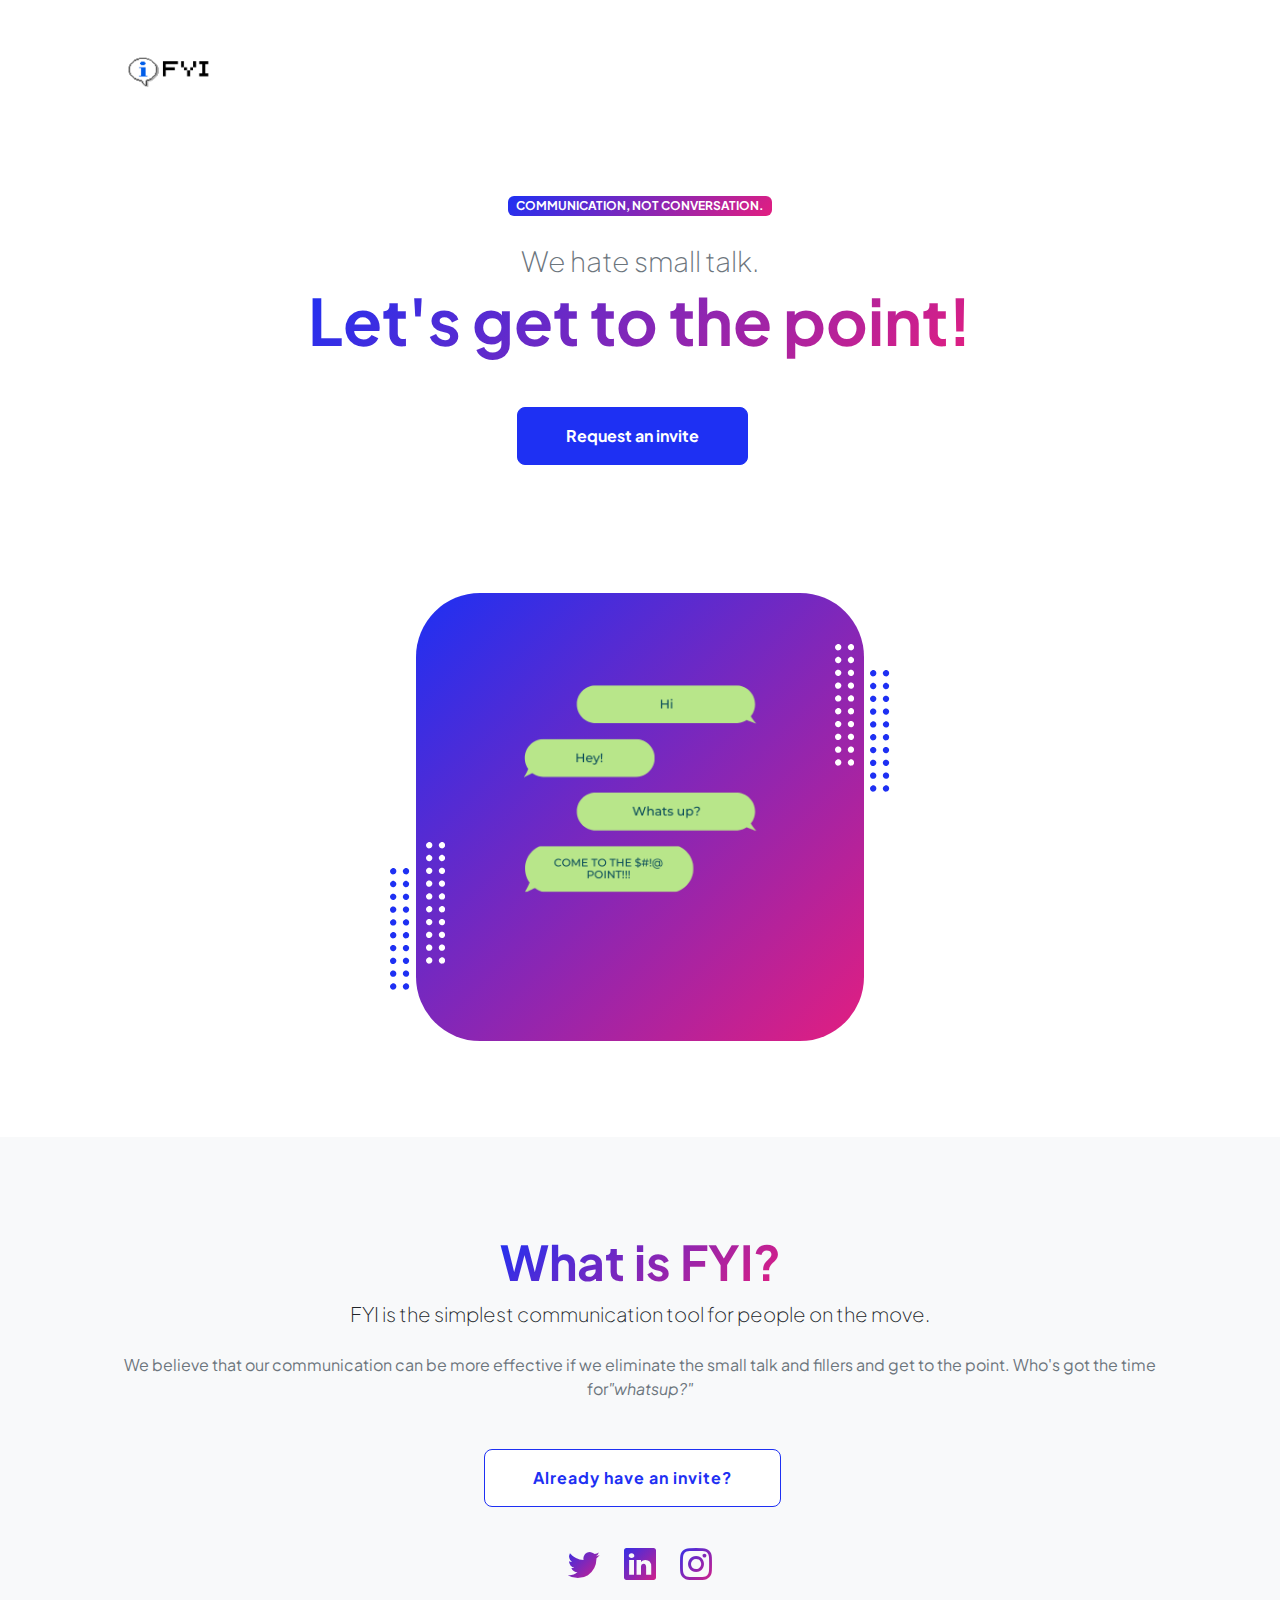
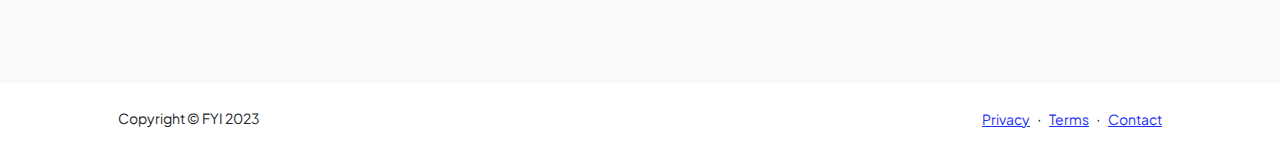
==== commit 2d33def7: "rearranged already have an invite byutton" ====
--- a/public/index.html
+++ b/public/index.html
@@ -59,16 +59,14 @@
                                 <div class="d-grid gap-3 d-sm-flex justify-content-sm-center justify-content-xxl-start mb-3">
                                     <a class="btn btn-primary btn-lg px-5 py-3 me-sm-3 fs-6 fw-bolder" id="request">Request an invite</a>
                                     
-                                <a class="btn btn-primary btn-lg px-5 py-3 me-sm-3 fs-6 fw-bolder" style="
-    border: 1px solid #1e30f3;
-    background-color: white;
-    color: #1e30f3;
-" href="https://play.google.com/store/apps/details?id=com.shabbirjodhpurwala.fyi">Already have an invite?</a></div>
+                                </div>
                             </div>
                         </div>
                         <div class="col-xxl-7">
                             <!-- Header profile picture-->
-                            <div class="d-flex justify-content-center mt-5 mt-xxl-0">
+                            
+
+<div class="d-flex justify-content-center mt-5 mt-xxl-0">
                                 <div class="profile bg-gradient-primary-to-secondary">
                                     <!-- TIP: For best results, use a photo with a transparent background like the demo example below-->
                                     <!-- Watch a tutorial on how to do this on YouTube (link)-->
@@ -192,15 +190,27 @@
                 </div>
             </header>
             <!-- About Section-->
-            <section class="bg-light py-5">
+            
+        <section class="bg-light py-5">
                 <div class="container px-5">
                     <div class="row gx-5 justify-content-center">
                         <div class="col-xxl-8">
                             <div class="text-center my-5">
-                                <h2 class="display-5 fw-bolder"><span class="text-gradient d-inline">What is FYI?</span></h2>
+                                
+<h2 class="display-5 fw-bolder"><span class="text-gradient d-inline">What is FYI?</span></h2>
                                 <p class="lead fw-light mb-4">FYI is the simplest communication tool for people on the move.</p>
                                 <p class="text-muted">We believe that our communication can be more effective if we eliminate the small talk and fillers and get to the point. Who's got the time for<i>"whatsup?"</i></p>
-                                <div class="d-flex justify-content-center fs-2 gap-4">
+
+                                <a class="btn btn-primary btn-lg px-5 py-3 me-sm-3 fs-6 fw-bolder" style="
+    border: 1px solid #1e30f3;
+    background-color: white;
+    color: #1e30f3;
+    margin-bottom: 2rem;
+    margin-top: 2rem;
+    letter-spacing: 1px;
+" href="https://play.google.com/store/apps/details?id=com.shabbirjodhpurwala.fyi">Already have an invite?</a>
+
+<div class="d-flex justify-content-center fs-2 gap-4">
                                     <a class="text-gradient" href="https://twitter.com/getfyiapp"><i class="bi bi-twitter"></i></a>
                                     <a class="text-gradient" href="https://linkedin.com/company/getfyiapp"><i class="bi bi-linkedin"></i></a>
                                     <a class="text-gradient" href="https://instagram.com/getfyi.app"><i class="bi bi-instagram"></i></a>
@@ -209,8 +219,7 @@
                         </div>
                     </div>
                 </div>
-            </section>
-        </main>
+            </section></main>
 
 
 
